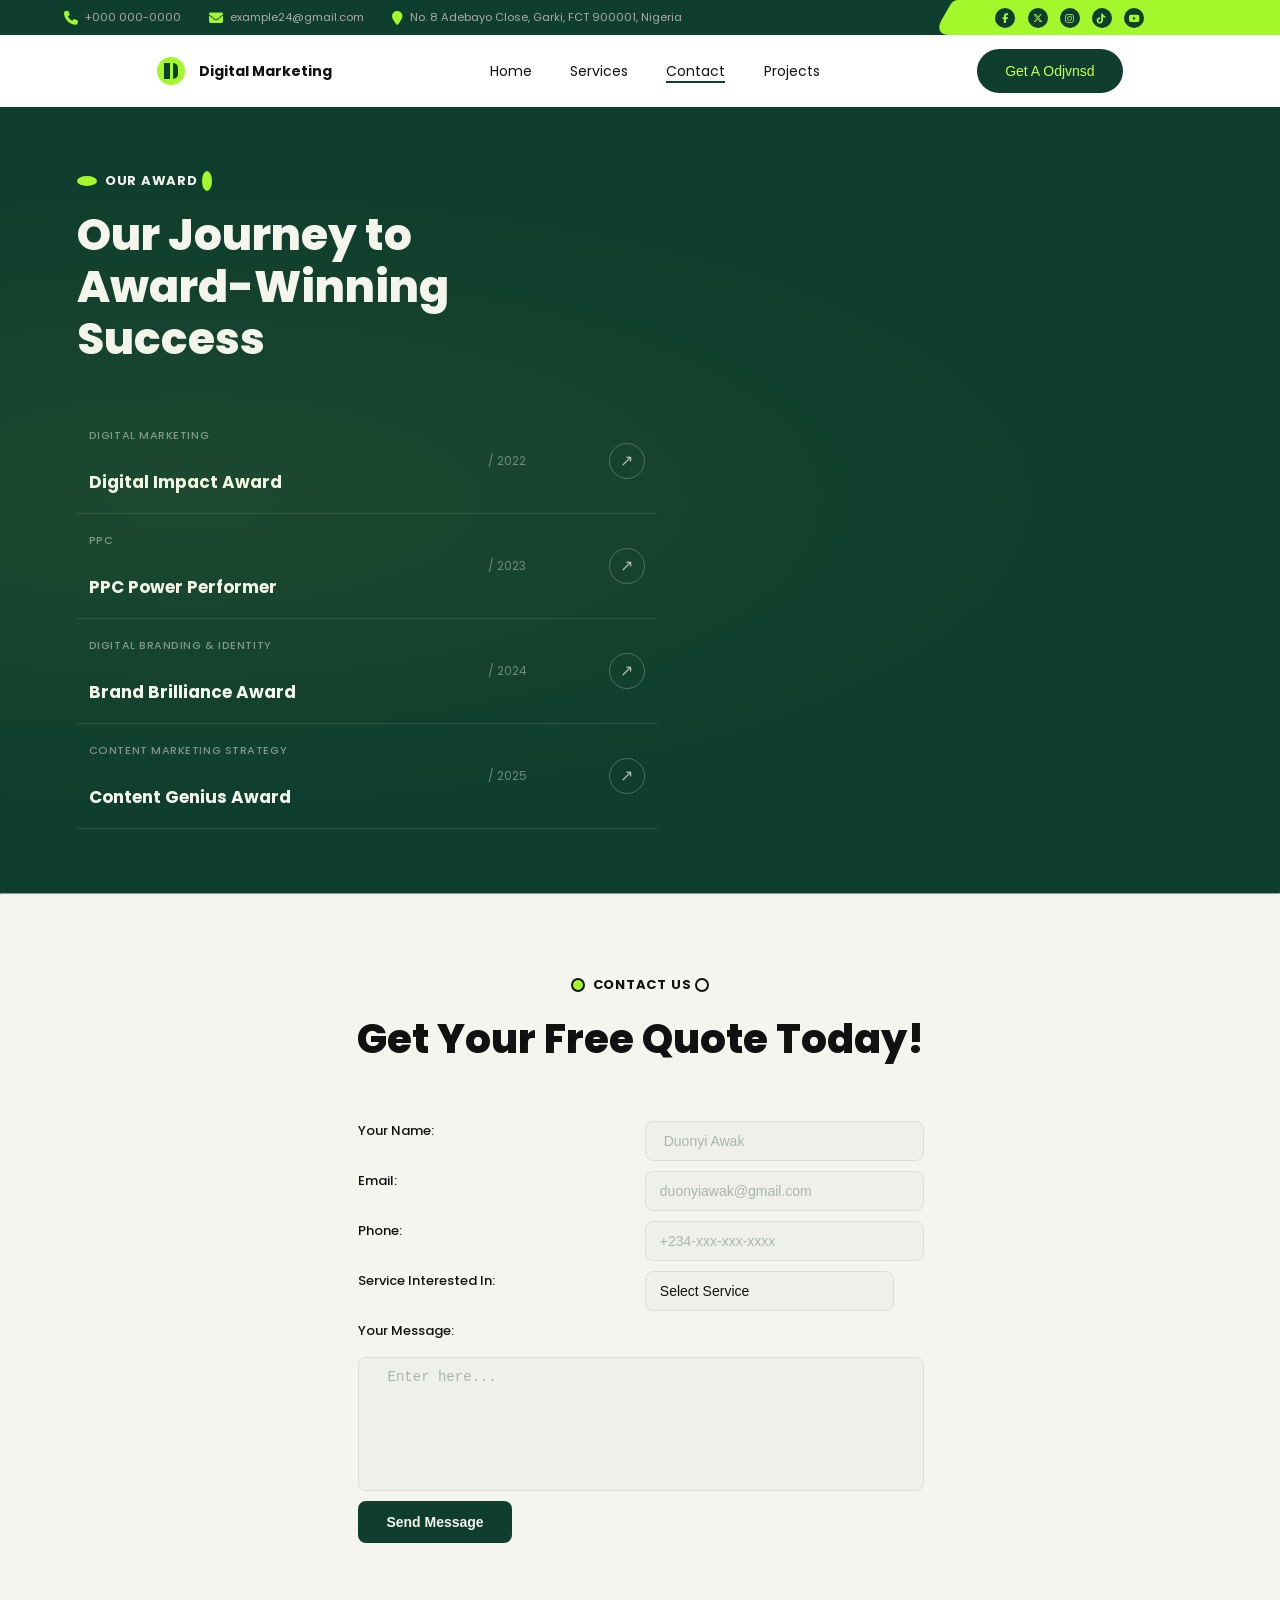
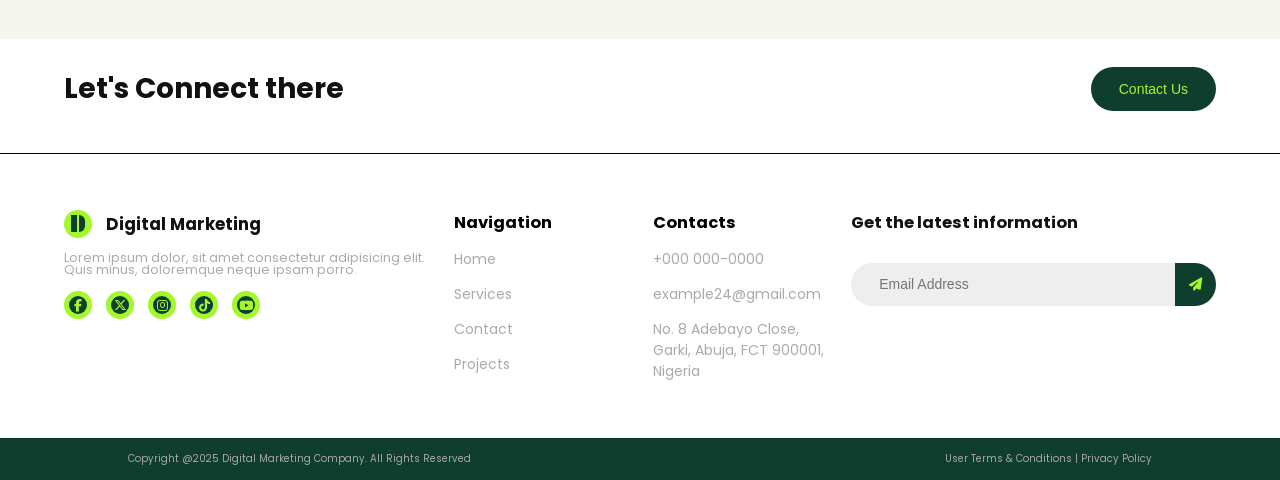
==== contact.html @ 03482766 "Update: Implemented contacts page and adjusted navigation and footer routing." ====
<!DOCTYPE html>
<html lang="en">

<head>
  <meta charset="UTF-8" />
  <meta name="viewport" content="width=device-width, initial-scale=1.0" />
  <title>Digital marketing</title>
  <link rel="shortcut icon" href="assets/Untitled25_20260316201052.png" type="image/x-icon">


  <link rel="stylesheet" href="https://cdnjs.cloudflare.com/ajax/libs/font-awesome/6.5.1/css/all.min.css" />
  <link href="https://fonts.googleapis.com/css2?family=Poppins:wght@100;200;300;400;500;600;700;800;900&display=swap"
    rel="stylesheet">
  <link rel="stylesheet" href="contact.css" />
  <link rel="stylesheet" href="global.css" />
</head>

<body>
  <header>
    <div class="header-top">
      <div class="header-top-left">
        <div class="info">
          <i class="fa-solid fa-phone"></i>
          <p>+000 000-0000</p>
        </div>
        <div class="info">
          <i class="fa-solid fa-envelope"></i>
          <p>example24@gmail.com</p>
        </div>
        <div class="info">
          <i class="fa-solid fa-location-pin"></i>
          <p>No. 8 Adebayo Close, Garki, FCT 900001, Nigeria</p>
        </div>
      </div>
      <div class="header-top-right">
        <i class="fa-brands fa-facebook-f"></i>
        <i class="fa-brands fa-x-twitter"></i>
        <i class="fa-brands fa-instagram"></i>
        <i class="fa-brands fa-tiktok"></i>
        <i class="fa-brands fa-youtube"></i>
      </div>
    </div>
    <div class="header-bottom">
      <div class="logo-wrapper">
        <div class="logo"></div>
        <h3>Digital Marketing</h3>
      </div>
      <ul>
        <li><a class="nav-link" href="./index.html">Home</a></li>
        <li><a class="nav-link" href="./services.html">Services</a></li>
        <li><a class="nav-link" href="./contact.html">Contact</a></li>
        <li><a class="nav-link" href="./projects.html">Projects</a></li>
      </ul>
      <button class="header-button">Get A Odjvnsd</button>
    </div>
  </header>

  <!-- AWARDS SECTION -->
  <section>
    <p><strong>Our Award</strong></p>
    <h1>Our Journey to Award-Winning Success</h1>

    <table border="1">
      <tr>
        <td><small>Digital Marketing</small><br /><strong>Digital Impact Award</strong></td>
        <td>/ 2022</td>
        <td><a href="#">&#8599;</a></td>
      </tr>
      <tr>
        <td><small>PPC</small><br /><strong>PPC Power Performer</strong></td>
        <td>/ 2023</td>
        <td><a href="#">&#8599;</a></td>
      </tr>
      <tr>
        <td><small>Digital Branding &amp; Identity</small><br /><strong>Brand Brilliance Award</strong></td>
        <td>/ 2024</td>
        <td><a href="#">&#8599;</a></td>
      </tr>
      <tr>
        <td><small>Content Marketing Strategy</small><br /><strong>Content Genius Award</strong></td>
        <td>/ 2025</td>
        <td><a href="#">&#8599;</a></td>
      </tr>
    </table>
  </section>

  <hr />

  <!-- CONTACT SECTION -->
  <section>
    <p><strong>Contact Us</strong></p>
    <h2>Get Your Free Quote Today!</h2>

    <form action="#" method="post">

      <label for="name">Your Name:</label>
      <input type="text" id="name" name="name" placeholder=" Duonyi Awak" required />

      <label for="email">Email:</label>
      <input type="email" id="email" name="email" placeholder="duonyiawak@gmail.com" required />

      <label for="phone">Phone:</label>
      <input type="tel" id="phone" name="phone" placeholder="+234-xxx-xxx-xxxx" required />

      <label for="service">Service Interested In:</label>
      <select id="service" name="service" required>
        <option value="" disabled selected>Select Service</option>
        <option value="digital-marketing">Digital Marketing</option>
        <option value="ppc">PPC</option>
        <option value="branding">Digital Branding &amp; Identity</option>
        <option value="content">Content Marketing Strategy</option>
      </select><br /><br />

      <label for="message">Your Message:</label>
      <textarea id="message" name="message" rows="5" cols="40" placeholder="Enter here..." required></textarea>

      <input type="submit" value="Send Message" />

    </form>
  </section>
  <footer>
    <div class="footer-header">
      <h1>Let's Connect there</h1>
      <button>Contact Us</button>
    </div>
    <div class="footer-wrapper">
      <div class="footer-about">
        <div class="logo-wrapper">
          <div class="logo"></div>
          <h3>Digital Marketing</h3>
        </div>
        <p>
          Lorem ipsum dolor, sit amet consectetur adipisicing elit. Quis
          minus, doloremque neque ipsam porro.
        </p>
        <div class="footer-social">
          <a href=""> <i class="fa-brands fa-facebook-f"></i> </a><a href=""> <i class="fa-brands fa-x-twitter"></i>
          </a><a href=""> <i class="fa-brands fa-instagram"></i> </a><a href=""> <i class="fa-brands fa-tiktok"></i>
          </a><a href=""> <i class="fa-brands fa-youtube"></i> </a>
        </div>
      </div>
      <div class="footer-links footer-list">
        <ul>
          <li>
            <h3>Navigation</h3>
          </li>
          <li><a href="./index.html">Home</a></li>
          <li><a href="./services.html">Services</a></li>
          <li><a href="./contact.html">Contact</a></li>
          <li><a href="./projects.html">Projects</a></li>
        </ul>
      </div>
      <div class="footer-contacts footer-list">
        <ul>
          <li>
            <h3>Contacts</h3>
          </li>
          <li>+000 000-0000</li>
          <li>example24@gmail.com</li>
          <li>No. 8 Adebayo Close, Garki, Abuja, FCT 900001, Nigeria</li>
        </ul>
      </div>
      <div class="footer-form">
        <h3>Get the latest information</h3>
        <form>
          <input type="email" name="" id="" placeholder="Email Address" />
          <button type="submit">
            <i class="fa-solid fa-paper-plane floating"></i>
          </button>
        </form>
      </div>
    </div>
    <div class="footer-bottom">
      <div class="footer-bottom-left">
        <p>Copyright @2025 Digital Marketing Company. All Rights Reserved</p>
      </div>
      <div class="footer-bottom-right">
        <p>User Terms & Conditions | Privacy Policy</p>
      </div>
    </div>
  </footer>

  <script src="index.js"></script>

</body>

</html>
---- contact.css ----
*{
  padding: 0;
  margin: 0;
}


body {
  background: var(--white);
  color: var(--text-dark);
  margin: 0;
  width: 100%;
}

/* ── AWARDS SECTION ── */
body > section:first-of-type {
  background: var(--dark-green);
  padding: 64px 6%;
  position: relative;
  overflow: hidden;
}

 body > section:first-of-type::before {
  content: '';
  position: absolute;
  inset: 0;
  background: radial-gradient(ellipse at 15% 50%, rgba(200,230,60,0.07) 0%, transparent 60%);
  pointer-events: none;
}



/* "Our Award" tag */
body > section:first-of-type > p {
  display: inline-flex;
  align-items: center;
  gap: 8px;
  color: var(--white);
  font-size: 13px;
  font-weight: 500;
  letter-spacing: 0.06em;
  text-transform: uppercase;
  margin-bottom: 18px;
}


body > section:first-of-type > p::before{
  display: inline-block;
  content:'';  
  width: 20px;
  height: 10px;
  border-radius: 50%;
  background: var(--light-green);
}


body > section:first-of-type > p::after {
  content: '';
  display: inline-block;
  width: 10px;
  height: 20px;
  border-radius: 50%;
  background: var(--light-green);
  margin-left: -4px;
}

/* Heading */
body > section:first-of-type > h1 {
  font-size: clamp(28px, 3.5vw, 44px);
  font-weight: 800;
  color: var(--white);
  line-height: 1.18;
  max-width: 380px;
  margin-bottom: 44px;
}

/* Awards table */
body > section:first-of-type table {
  border-collapse: collapse;
  width: 100%;
  max-width: 580px;
  border: none;
}

body > section:first-of-type table tr {
  border-bottom: 1px solid rgba(255, 255, 255, 0.1);
}

body > section:first-of-type table tr:hover {
  background: rgba(255, 255, 255, 0.04);
}

body > section:first-of-type table td {
  border: none;
  padding: 18px 12px;
  vertical-align: middle;
}

/* Category label (small) */
body > section:first-of-type table small {
  display: block;
  font-size: 11px;
  font-weight: 500;
  color: rgba(255, 255, 255, 0.45);
  letter-spacing: 0.05em;
  text-transform: uppercase;
  margin-bottom: 4px;
}

/* Award name (strong) */
body > section:first-of-type table strong {
  font-size: 17px;
  font-weight: 700;
  color: var(--white);
}

/* Year cell */
body > section:first-of-type table td:nth-child(2) {
  font-size: 12px;
  color: rgba(255, 255, 255, 0.38);
  white-space: nowrap;
  padding-left: 8px;
}

/* Arrow link cell */
body > section:first-of-type table td:last-child {
  text-align: right;
  width: 50px;
}

body > section:first-of-type table a {
  display: inline-flex;
  align-items: center;
  justify-content: center;
  width: 34px;
  height: 34px;
  border-radius: 50%;
  border: 1px solid rgba(255, 255, 255, 0.25);
  color: rgba(255, 255, 255, 0.65);
  text-decoration: none;
  font-size: 16px;
  transition: background 0.2s, border-color 0.2s, color 0.2s;
}

body > section:first-of-type table a:hover {
  background: var(--light-green);
  border-color: var(--light-green);
  color: var(--dark-green);
}

/* ── CONTACT SECTION ── */
body > section:last-of-type {
  background: var(--white);
  padding: 80px 6% 96px;
}

/* "Contact Us" tag */
body > section:last-of-type > p {
  display: flex;
  align-items: center;
  justify-content: center;
  gap: 8px;
  color: var(--text-dark);
  font-size: 13px;
  font-weight: 500;
  letter-spacing: 0.06em;
  text-transform: uppercase;
  margin-bottom: 14px;
}

body > section:last-of-type > p::before {
  content: '';
  display: inline-block;
  width: 10px;
  height: 10px;
  border-radius: 50%;
  background: var(--light-green);
  border: 2px solid var(--text-dark);
}

body > section:last-of-type > p::after {
  content: '';
  display: inline-block;
  width: 10px;
  height: 10px;
  border-radius: 50%;
  border: 2px solid var(--text-dark);
  margin-left: -4px;
}

/* Heading */
body > section:last-of-type > h2 {
  font-size: clamp(26px, 3.5vw, 40px);
  font-weight: 800;
  color: var(--text-dark);
  text-align: center;
  margin-bottom: 52px;
}

/* Form layout */
body > section:last-of-type form {
  display: grid;
  grid-template-columns: 1fr 1fr;
  gap: 10px;
  width: 50%;
  margin: 0 auto;
}

body > section:last-of-type form br {
  display: none;
}

/* Labels */
body > section:last-of-type form label {
  display: block;
  font-size: 13px;
  font-weight: 500;
  color: var(--text-dark);
  margin-bottom: 6px;
}

/* Inputs, select, textarea */
body > section:last-of-type form input[type="text"],
body > section:last-of-type form input[type="email"],
body > section:last-of-type form input[type="tel"],
body > section:last-of-type form select,
body > section:last-of-type form textarea {
  width: 90%;
  padding: 11px 5%;
  border: 1.5px solid var(--gray-border);
  border-radius: 8px;
  font-size: 14px;
  color: var(--text-dark);
  background: var(--gray-light);
  outline: none;
  transition: border-color 0.2s, background 0.2s;
  appearance: none;
  -webkit-appearance: none;
}

body > section:last-of-type form input::placeholder,
body > section:last-of-type form textarea::placeholder {
  color: #aab4ae;
}

body > section:last-of-type form input:focus,
body > section:last-of-type form select:focus,
body > section:last-of-type form textarea:focus {
  border-color: var(--secondary-green);
  background: #fff;
}

/* Textarea full width */
body > section:last-of-type form textarea {
  grid-column: 1 / -1;
  resize: none;
  height: 110px;
}

/* Labels that should span full width */
body > section:last-of-type form label[for="message"] {
  grid-column: 1 / -1;
}

/* Submit button */
body > section:last-of-type form input[type="submit"] {
  grid-column: 1 / -1;
  justify-self: start;
  background: var(--dark-green);
  color: var(--white);
  border: none;
  border-radius: 8px;
  padding: 13px 28px;
  font-size: 14px;
  font-weight: 600;
  cursor: pointer;
  transition: background 0.2s, transform 0.15s;
  width: auto;
}

body > section:last-of-type form input[type="submit"]:hover {
  background: var(--secondary-green);
  transform: translateY(-2px);
}

/* ── RESPONSIVE ── */
@media (max-width: 600px) {
  body > section:first-of-type,
  body > section:last-of-type {
    padding: 48px 5%;
  }

  body > section:last-of-type form {
    width: 100%;
    grid-template-columns: 1fr;
  }

  body > section:last-of-type form label[for="message"] {
    grid-column: 1;
  }

  body > section:last-of-type form textarea,
  body > section:last-of-type form input[type="submit"] {
    grid-column: 1;
  }
}
---- global.css ----
:root {
    --dark-green: #0f3d2e;
    --secondary-green: #1f5c45;
    --light-green: #a3f72b;
    --accent-color: #c7ff4d;
    --text-body: #9ca3af;
    --text-dark: #111;
    --text-muted: #555;
    --bg: #f5f5f5;
    --card-radius: 16px;
    --ticker-speed: 18s;
    --white: #f5f5f0;
    --gray-light: #f0f0eb;
    --gray-border: #e0ddd5;
}

html {
    font-size: 14px;
}

body {
    font-family: "Poppins", sans-serif;
}

/* Start of banner styleing */

.Text-slider {
    display: flex;
    align-items: center;
    justify-content: center;
}

/* Ticker Container */
.ticker-wrapper {
    width: 100%;
    max-width: 1800px;
}

/* Outer glow border  */
.ticker-outer {
    background: #1c3d2a;
    border: 1px solid #004b0896;
    overflow: hidden;
    padding: 1px;
    box-shadow:
        0 0 0 1px #78f16320,
        0 4px 32px #63f16d18;
}

/* Scroll track  */
.ticker-track {
    display: flex;
    align-items: center;
    height: 56px;
    overflow: hidden;
    position: relative;
    cursor: default;
}

/*  Fade edges  */
.ticker-track::before,
.ticker-track::after {
    content: "";
    position: absolute;
    top: 0;
    bottom: 0;
    width: 70px;
    z-index: 2;
    pointer-events: none;
}

/* Scrolling belt (two copies for seamless loop) */
.ticker-content {
    display: flex;
    white-space: nowrap;
    will-change: transform;
    animation: ticker-scroll var(--ticker-speed) linear infinite;
}

/* Pause on hover */
.ticker-track:hover .ticker-content {
    animation-play-state: paused;
}

.ticker-segment {
    display: flex;
    align-items: center;
}

/* Individual text items  */
.ticker-item {
    font-size: 15px;
    font-weight: 500;
    padding: 0 2.2rem;
    letter-spacing: 0.01em;

    /* Animated gradient text */
    color: #fff;
    animation: gradient-shift 4s linear infinite;
}

/* Separator dot  */
.ticker-dot {
    width: 20px;
    object-fit: contain;
    color: #c8d84a;
}

/* Keyframes  */

@keyframes ticker-scroll {
    0% {
        transform: translateX(0);
    }

    100% {
        transform: translateX(-50%);
    }
}

/* Gradient colour sweep across text */
@keyframes gradient-shift {
    0% {
        background-position: 0% center;
    }

    100% {
        background-position: 200% center;
    }
}

/* Responsive*/
@media (max-width: 480px) {
    .ticker-item {
        font-size: 13px;
        padding: 0 1.4rem;
    }

    .ticker-track {
        height: 48px;
    }
}

/* End of banner styleing */

/* Navigation styling starts here */
header {
    display: flex;
    flex-direction: column;
    width: 100%;
}

header p {
    font-size: 0.8rem;
    color: rgb(170, 170, 170);
    line-height: 1.1;
}

.nav-link.active {
    border-bottom: 2px solid var(--dark-green);
}

.logo-wrapper {
    display: flex;
    align-items: center;
    gap: 0.5rem;
}

.logo {
    height: 1.5rem;
    aspect-ratio: 1 / 1;
    background-color: var(--light-green);
    border-radius: 50%;
    position: relative;
}

.logo-wrapper {
    width: min-content;
}

.logo-wrapper h3 {
    width: 50%;
    font-size: 1.2rem;
}

.logo::after {
    content: "";
    position: absolute;
    height: 60%;
    width: 20%;
    top: 0;
    bottom: 0;
    left: 0.4rem;
    margin: auto;
    background-color: var(--dark-green);
}

.logo::before {
    content: "";
    position: absolute;
    height: 60%;
    width: 20%;
    top: 0;
    bottom: 0;
    right: 0.4rem;
    margin: auto;
    background-color: var(--dark-green);
    border-radius: 0 0.5rem 0.5rem 0;
}

.header-top {
    width: 100%;
    height: auto;
    display: flex;
}

.header-top-left {
    display: grid;
    grid-template-columns: 1fr 1fr;
    grid-template-rows: 1.3rem 1.3rem;
    width: 55%;
    background-color: var(--dark-green);
    padding: 0 5% 0 5%;
}

.header-top-left .info {
    display: flex;
    align-items: center;
    gap: 0.5rem;
}

.header-top-left .info:nth-of-type(3) {
    grid-column: span 2;
    grid-row: 2;
}

.header-top-left .info i {
    font-size: 0.7rem;
    color: var(--light-green);
}

.header-top-right {
    width: 30%;
    background-color: var(--light-green);
    padding: 0 5% 0 0;
    position: relative;
    display: flex;
    align-items: center;
    justify-content: space-between;
}

.header-top-right::after {
    content: "";
    position: absolute;
    height: 100%;
    background-color: var(--light-green);
    width: 2rem;
    left: -1.2rem;
    top: 0;
    border-radius: 5px 0 0 15px;
    transform: skewX(-30deg);
}

.header-top-right i {
    box-shadow: 0 0 0 3px var(--dark-green);
    background-color: var(--dark-green);
    border-radius: 50%;
    color: var(--light-green);
    font-size: 0.7rem;
    height: 1rem;
    width: 1rem;
    text-align: center;
    line-height: 1.5;
    aspect-ratio: 1 / 1;
    z-index: 1;
}

.header-bottom {
    display: flex;
    justify-content: space-evenly;
    align-items: center;
    padding: 1rem 0;
    background-color: white;
    width: 100%;
}

.header-bottom h3 {
    font-size: 1rem;
    line-height: 1;
}

.header-bottom ul {
    display: flex;
    list-style-type: none;
    gap: 0.5rem;
    align-items: center;
}

.header-bottom ul li a {
    text-decoration: none;
    color: inherit;
}

.header-bottom ul li {
    font-size: 0.7rem;
    transition: color 0.2s ease-in-out;
}

.header-bottom ul li:hover {
    color: var(--light-green);
}

.header-button {
    padding: 0.8rem 1rem;
    border: none;
    display: flex;
    align-items: center;
    gap: 0.5rem;
    background-color: var(--dark-green);
    border-radius: 35px;
    color: var(--accent-color);
    font-size: 0.7rem;
    transition:
        color 0.2s ease,
        background-color 0.2s ease,
        box-shadow 0.2s ease,
        transform 0.2s ease;
}

.header-button:hover {
    color: var(--dark-green);
    background-color: var(--accent-color);
    box-shadow: 1px 1px 5px black;
    transform: translateY(-0.3rem);
}

@media (max-width: 520px) {
    .header-top-left {
        display: grid;
        grid-template-columns: 1fr;
        grid-template-rows: 1.1rem 1.1rem 2.2rem;
        width: 55%;
        background-color: var(--dark-green);
        padding: 0 5% 0 5%;
    }

    .header-top-left .info:nth-of-type(3) {
        grid-column: 1;
        grid-row: 3;
    }

    .header-top-right::after {
        width: 3rem;
        left: -1.7rem;
    }
}

@media (min-width: 890px) {
    .logo {
        height: 2rem;
    }

    .logo-wrapper {
        gap: 1rem;
    }

    .logo-wrapper {
        width: fit-content;
    }

    .logo-wrapper h3 {
        width: 100%;
    }

    .logo::after {
        left: 0.5rem;
    }

    .logo::before {
        right: 0.5rem;
    }

    .header-top {
        height: 2.5rem;
    }

    .header-top-left {
        display: flex;
        gap: 2rem;
        width: 70%;
        padding: 0 0 0 5%;
    }

    .header-top-left .info i {
        font-size: 1rem;
    }

    .header-top-right {
        width: 17%;
        padding: 0 5% 0 3%;
        gap: 1.3rem;
        justify-content: unset;
    }

    .header-bottom {
        justify-content: space-evenly;
        padding: 1rem 0;
    }

    .header-bottom ul {
        gap: 3vw;
    }

    .header-bottom ul li {
        font-size: 1rem;
    }

    .header-button {
        padding: 1rem 2rem;
        font-size: 1rem;
    }

    .header-button:hover {
        transform: translateY(-0.5rem);
    }
}

/* Navigation style ends here */

/* Footer style sTarts here */
footer {
    display: flex;
    flex-direction: column;
    gap: 1rem;
    padding: 2rem 0 0 0;
    width: 100%;
    background-color: white;
}

footer p {
    font-size: 0.9rem;
    line-height: 1.5;
    color: rgb(170, 170, 170);
}

footer a{
    text-decoration: none;
}

.footer-header {
    display: flex;
    justify-content: space-between;
    align-items: center;
    border-bottom: 1px solid black;
    width: 90%;
    padding: 0 5% 1rem 5%;
}

.footer-header button {
    padding: 0.8rem 1rem;
    display: flex;
    align-items: center;
    gap: 0.5rem;
    background-color: var(--dark-green);
    border-radius: 35px;
    color: var(--light-green);
    font-size: 0.7rem;
    border: none;
    transition: color 0.2s ease, background-color 0.2s ease, box-shadow 0.2s ease, transform 0.2s ease;
}

.footer-header button:hover {
    color: var(--dark-green);
    background-color: var(--light-green);
    box-shadow: 1px 1px 5px black;
    transform: translateY(-0.3rem);
}

.footer-wrapper {
    width: 90%;
    padding: 1rem 5%;
    display: grid;
    grid-template-columns: 1fr 1fr;
    gap: 1rem;
}

footer .logo-wrapper h3 {
    width: max-content;
}

.footer-about {
    display: flex;
    flex-direction: column;
    gap: 1rem;
    grid-column: span 2;
}

.footer-about p {
    line-height: 1;
}

.footer-social {
    display: flex;
    gap: 1rem;
}

.footer-social a {
    background-color: var(--light-green);
    height: 2rem;
    aspect-ratio: 1 / 1;
    display: flex;
    justify-content: center;
    align-items: center;
    border-radius: 50%;
}

.footer-social a i {
    background-color: var(--dark-green);
    color: var(--light-green);
    height: 1.3rem;
    aspect-ratio: 1 / 1;
    border-radius: 50%;
    text-align: center;
    line-height: 1.6;
    font-size: 0.9rem;
}

.footer-list ul {
    display: flex;
    flex-direction: column;
    list-style: none;
    gap: 0.1rem;
    color: rgb(170, 170, 170);
}

.footer-list ul li:nth-of-type(1) {
    color: black;
}

.footer-list ul li {
    font-size: 0.9rem;
}

.footer-list ul li a {
    text-decoration: none;
    color: rgb(170, 170, 170);
}

.footer-form {
    display: flex;
    flex-direction: column;
    gap: 1rem;
    grid-column: span 2;
}

.footer-form form {
    background-color: rgb(238, 238, 238);
    display: flex;
    align-items: center;
    width: calc(70% - 1rem);
    border-radius: 2rem;
    padding-left: 1rem;
    align-self: center;
}

.footer-form form input {
    width: 100%;
    font-size: 0.9rem;
    outline: none;
    border: none;
    background-color: rgb(238, 238, 238);
}

.footer-form form button {
    padding: 0.7rem 0.7rem;
    border-radius: 0 50% 50% 0;
    background-color: var(--dark-green);
    color: var(--light-green);
    border: none;
    transition: color 0.2s ease, background-color 0.2s ease;

}

.footer-form form button:hover {
    color: var(--dark-green);
    background-color: var(--light-green);
    transform: translateY(0);
    box-shadow: none;
}

.floating {
    scale: 1;
    animation: floating 2s ease infinite;
}

@keyframes floating {
    0% {
        scale: 1;
    }

    50% {
        scale: 1.2;
    }

    100% {
        scale: 1;
    }
}

.footer-bottom {
    padding: 1rem 5%;
    width: 90%;
    gap: 2rem;
    display: flex;
    justify-content: space-between;
    background-color: var(--dark-green);
}


.footer-bottom p {
    font-size: 0.7rem;
}

.footer-bottom-right p {
    text-align: right;
}

@media (min-width: 890px) {

    .footer-header button {
        padding: 1rem 2rem;
        font-size: 1rem;
    }

    .footer-header button:hover {
        transform: translateY(-0.5rem);
    }

    .footer-header {
        padding: 0 5% 3rem 5%;
    }

    .footer-wrapper {
        padding: 3rem 5%;
        grid-template-columns: 28.5vw 13.5vw 13.5vw 28.5vw;
        gap: 2vw;
    }

    .footer-about {
        grid-column: 1;
    }

    .footer-list ul {
        gap: 1rem;
    }

    .footer-list ul li {
        font-size: 1rem;
    }

    .footer-form {
        gap: 2rem;
        grid-column: 4;
    }

    .footer-form form {
        padding-left: 2rem;
        width: calc(100% - 2rem);
        align-self: self-start;
    }

    .footer-form form input {
        font-size: 1rem;
    }

    .footer-form form button {
        padding: 1rem 1rem;
    }

    .footer-bottom {
        padding: 1rem 10%;
        width: 80%;
    }
}
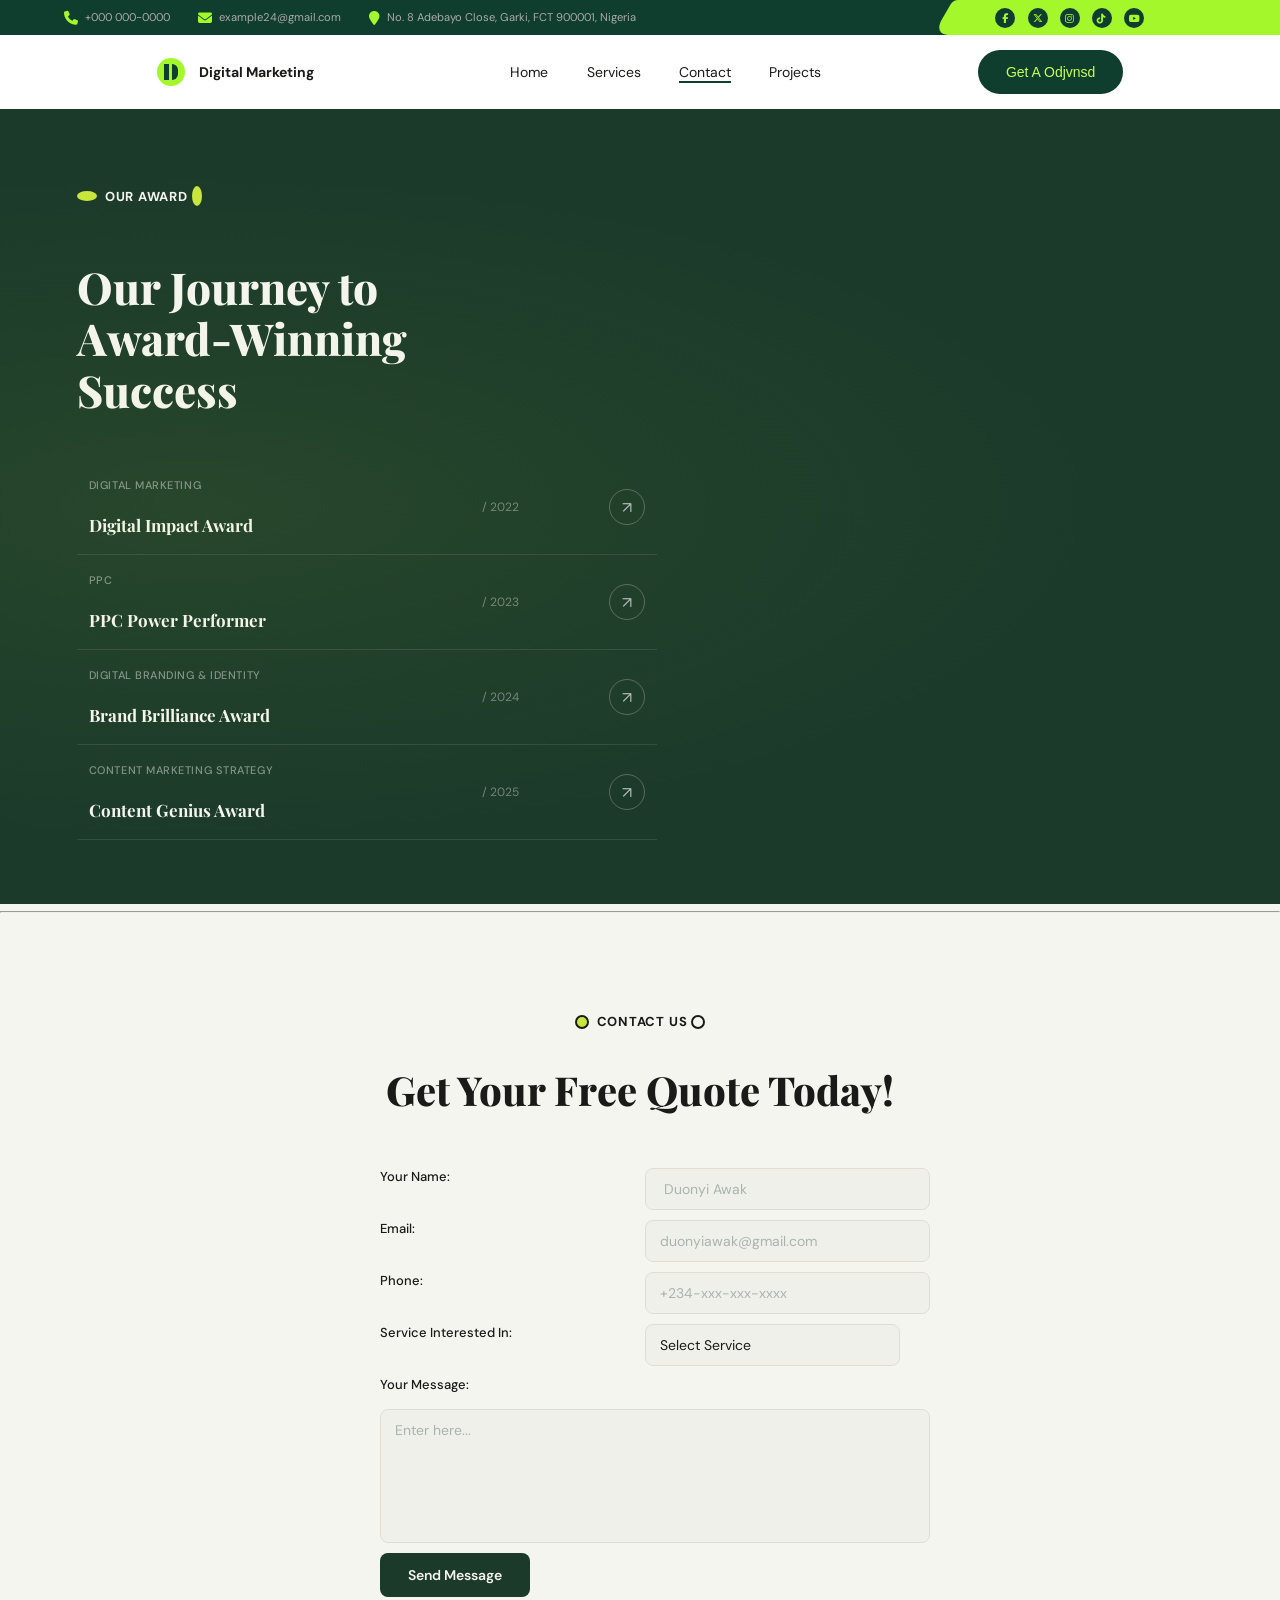
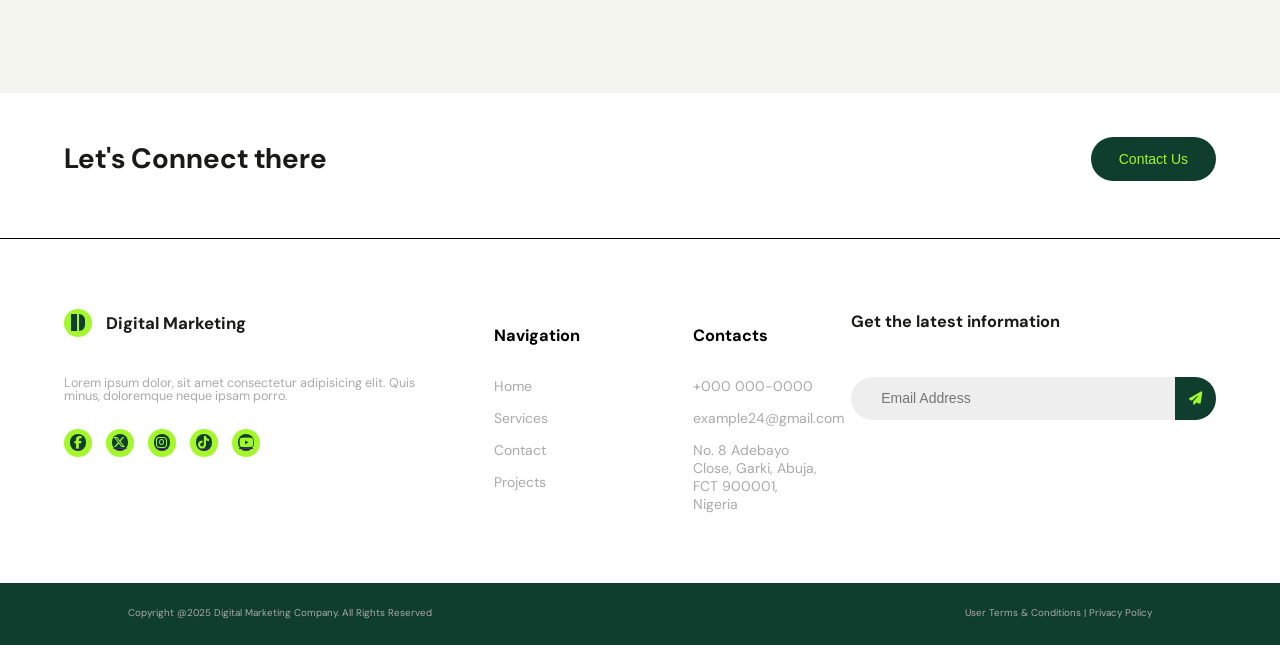
==== commit fbc2b2da: "Added the contact page" ====
--- a/contact.html
+++ b/contact.html
@@ -1,59 +1,65 @@
 <!DOCTYPE html>
 <html lang="en">
-
 <head>
   <meta charset="UTF-8" />
-  <meta name="viewport" content="width=device-width, initial-scale=1.0" />
-  <title>Digital marketing</title>
-  <link rel="shortcut icon" href="assets/Untitled25_20260316201052.png" type="image/x-icon">
+  <meta name="viewport" content="width=device-width, initial-scale=1.0"/>
+  <title>Award-Winning Agency</title>
+  <link rel="stylesheet" href="global.css" />
+  <link rel="stylesheet" href="contact.css" />
+  
 
-
-  <link rel="stylesheet" href="https://cdnjs.cloudflare.com/ajax/libs/font-awesome/6.5.1/css/all.min.css" />
-  <link href="https://fonts.googleapis.com/css2?family=Poppins:wght@100;200;300;400;500;600;700;800;900&display=swap"
-    rel="stylesheet">
-  <link rel="stylesheet" href="contact.css" />
-  <link rel="stylesheet" href="global.css" />
+    <link
+      rel="stylesheet"
+      href="https://cdnjs.cloudflare.com/ajax/libs/font-awesome/6.5.1/css/all.min.css"
+    />
+    <link
+      rel="stylesheet"
+      href="https://cdnjs.cloudflare.com/ajax/libs/font-awesome/6.5.1/css/all.min.css"
+    />
+    <link
+      href="https://fonts.googleapis.com/css2?family=Poppins:wght@100;200;300;400;500;600;700;800;900&display=swap"
+      rel="stylesheet"
+    />
 </head>
-
 <body>
   <header>
-    <div class="header-top">
-      <div class="header-top-left">
-        <div class="info">
-          <i class="fa-solid fa-phone"></i>
-          <p>+000 000-0000</p>
+      <div class="header-top">
+        <div class="header-top-left">
+          <div class="info">
+            <i class="fa-solid fa-phone"></i>
+            <p>+000 000-0000</p>
+          </div>
+          <div class="info">
+            <i class="fa-solid fa-envelope"></i>
+            <p>example24@gmail.com</p>
+          </div>
+          <div class="info">
+            <i class="fa-solid fa-location-pin"></i>
+            <p>No. 8 Adebayo Close, Garki, FCT 900001, Nigeria</p>
+          </div>
         </div>
-        <div class="info">
-          <i class="fa-solid fa-envelope"></i>
-          <p>example24@gmail.com</p>
-        </div>
-        <div class="info">
-          <i class="fa-solid fa-location-pin"></i>
-          <p>No. 8 Adebayo Close, Garki, FCT 900001, Nigeria</p>
+        <div class="header-top-right">
+          <i class="fa-brands fa-facebook-f"></i>
+          <i class="fa-brands fa-x-twitter"></i>
+          <i class="fa-brands fa-instagram"></i>
+          <i class="fa-brands fa-tiktok"></i>
+          <i class="fa-brands fa-youtube"></i>
         </div>
       </div>
-      <div class="header-top-right">
-        <i class="fa-brands fa-facebook-f"></i>
-        <i class="fa-brands fa-x-twitter"></i>
-        <i class="fa-brands fa-instagram"></i>
-        <i class="fa-brands fa-tiktok"></i>
-        <i class="fa-brands fa-youtube"></i>
+      <div class="header-bottom">
+        <div class="logo-wrapper">
+          <div class="logo"></div>
+          <h3>Digital Marketing</h3>
+        </div>
+        <ul>
+          <li><a class="nav-link" href="./index.html">Home</a></li>
+          <li><a class="nav-link" href="./services.html">Services</a></li>
+          <li><a class="nav-link" href="./contact.html">Contact</a></li>
+          <li><a class="nav-link" href="./projects.html">Projects</a></li>
+        </ul>
+        <button class="header-button">Get A Odjvnsd</button>
       </div>
-    </div>
-    <div class="header-bottom">
-      <div class="logo-wrapper">
-        <div class="logo"></div>
-        <h3>Digital Marketing</h3>
-      </div>
-      <ul>
-        <li><a class="nav-link" href="./index.html">Home</a></li>
-        <li><a class="nav-link" href="./services.html">Services</a></li>
-        <li><a class="nav-link" href="./contact.html">Contact</a></li>
-        <li><a class="nav-link" href="./projects.html">Projects</a></li>
-      </ul>
-      <button class="header-button">Get A Odjvnsd</button>
-    </div>
-  </header>
+    </header>
 
   <!-- AWARDS SECTION -->
   <section>
@@ -62,29 +68,29 @@
 
     <table border="1">
       <tr>
-        <td><small>Digital Marketing</small><br /><strong>Digital Impact Award</strong></td>
+        <td><small>Digital Marketing</small><br/><strong>Digital Impact Award</strong></td>
         <td>/ 2022</td>
         <td><a href="#">&#8599;</a></td>
       </tr>
       <tr>
-        <td><small>PPC</small><br /><strong>PPC Power Performer</strong></td>
+        <td><small>PPC</small><br/><strong>PPC Power Performer</strong></td>
         <td>/ 2023</td>
         <td><a href="#">&#8599;</a></td>
       </tr>
       <tr>
-        <td><small>Digital Branding &amp; Identity</small><br /><strong>Brand Brilliance Award</strong></td>
+        <td><small>Digital Branding &amp; Identity</small><br/><strong>Brand Brilliance Award</strong></td>
         <td>/ 2024</td>
         <td><a href="#">&#8599;</a></td>
       </tr>
       <tr>
-        <td><small>Content Marketing Strategy</small><br /><strong>Content Genius Award</strong></td>
+        <td><small>Content Marketing Strategy</small><br/><strong>Content Genius Award</strong></td>
         <td>/ 2025</td>
         <td><a href="#">&#8599;</a></td>
       </tr>
     </table>
   </section>
 
-  <hr />
+  <hr/>
 
   <!-- CONTACT SECTION -->
   <section>
@@ -109,7 +115,7 @@
         <option value="ppc">PPC</option>
         <option value="branding">Digital Branding &amp; Identity</option>
         <option value="content">Content Marketing Strategy</option>
-      </select><br /><br />
+      </select><br/><br/>
 
       <label for="message">Your Message:</label>
       <textarea id="message" name="message" rows="5" cols="40" placeholder="Enter here..." required></textarea>
@@ -119,69 +125,67 @@
     </form>
   </section>
   <footer>
-    <div class="footer-header">
-      <h1>Let's Connect there</h1>
-      <button>Contact Us</button>
-    </div>
-    <div class="footer-wrapper">
-      <div class="footer-about">
-        <div class="logo-wrapper">
-          <div class="logo"></div>
-          <h3>Digital Marketing</h3>
+      <div class="footer-header">
+        <h1>Let's Connect there</h1>
+        <button>Contact Us</button>
+      </div>
+      <div class="footer-wrapper">
+        <div class="footer-about">
+          <div class="logo-wrapper">
+            <div class="logo"></div>
+            <h3>Digital Marketing</h3>
+          </div>
+          <p>
+            Lorem ipsum dolor, sit amet consectetur adipisicing elit. Quis
+            minus, doloremque neque ipsam porro.
+          </p>
+          <div class="footer-social">
+            <a href=""> <i class="fa-brands fa-facebook-f"></i> </a
+            ><a href=""> <i class="fa-brands fa-x-twitter"></i> </a
+            ><a href=""> <i class="fa-brands fa-instagram"></i> </a
+            ><a href=""> <i class="fa-brands fa-tiktok"></i> </a
+            ><a href=""> <i class="fa-brands fa-youtube"></i> </a>
+          </div>
         </div>
-        <p>
-          Lorem ipsum dolor, sit amet consectetur adipisicing elit. Quis
-          minus, doloremque neque ipsam porro.
-        </p>
-        <div class="footer-social">
-          <a href=""> <i class="fa-brands fa-facebook-f"></i> </a><a href=""> <i class="fa-brands fa-x-twitter"></i>
-          </a><a href=""> <i class="fa-brands fa-instagram"></i> </a><a href=""> <i class="fa-brands fa-tiktok"></i>
-          </a><a href=""> <i class="fa-brands fa-youtube"></i> </a>
+        <div class="footer-links footer-list">
+          <ul>
+            <li><h3>Navigation</h3></li>
+            <li><a href="./index.html">Home</a></li>
+            <li><a href="./services.html">Services</a></li>
+            <li><a href="./contact.html">Contact</a></li>
+            <li><a href="./projects.html">Projects</a></li>
+          </ul>
+        </div>
+        <div class="footer-contacts footer-list">
+          <ul>
+            <li><h3>Contacts</h3></li>
+            <li>+000 000-0000</li>
+            <li>example24@gmail.com</li>
+            <li>No. 8 Adebayo Close, Garki, Abuja, FCT 900001, Nigeria</li>
+          </ul>
+        </div>
+        <div class="footer-form">
+          <h3>Get the latest information</h3>
+          <form>
+            <input type="email" name="" id="" placeholder="Email Address" />
+            <button type="submit">
+              <i class="fa-solid fa-paper-plane floating"></i>
+            </button>
+          </form>
         </div>
       </div>
-      <div class="footer-links footer-list">
-        <ul>
-          <li>
-            <h3>Navigation</h3>
-          </li>
-          <li><a href="./index.html">Home</a></li>
-          <li><a href="./services.html">Services</a></li>
-          <li><a href="./contact.html">Contact</a></li>
-          <li><a href="./projects.html">Projects</a></li>
-        </ul>
+      <div class="footer-bottom">
+        <div class="footer-bottom-left">
+          <p>Copyright @2025 Digital Marketing Company. All Rights Reserved</p>
+        </div>
+        <div class="footer-bottom-right">
+          <p>User Terms & Conditions | Privacy Policy</p>
+        </div>
       </div>
-      <div class="footer-contacts footer-list">
-        <ul>
-          <li>
-            <h3>Contacts</h3>
-          </li>
-          <li>+000 000-0000</li>
-          <li>example24@gmail.com</li>
-          <li>No. 8 Adebayo Close, Garki, Abuja, FCT 900001, Nigeria</li>
-        </ul>
-      </div>
-      <div class="footer-form">
-        <h3>Get the latest information</h3>
-        <form>
-          <input type="email" name="" id="" placeholder="Email Address" />
-          <button type="submit">
-            <i class="fa-solid fa-paper-plane floating"></i>
-          </button>
-        </form>
-      </div>
-    </div>
-    <div class="footer-bottom">
-      <div class="footer-bottom-left">
-        <p>Copyright @2025 Digital Marketing Company. All Rights Reserved</p>
-      </div>
-      <div class="footer-bottom-right">
-        <p>User Terms & Conditions | Privacy Policy</p>
-      </div>
-    </div>
-  </footer>
+    </footer>
 
   <script src="index.js"></script>
 
 </body>
+</html>
 
-</html>
--- a/global.css
+++ b/global.css
@@ -9,9 +9,6 @@
     --bg: #f5f5f5;
     --card-radius: 16px;
     --ticker-speed: 18s;
-    --white: #f5f5f0;
-    --gray-light: #f0f0eb;
-    --gray-border: #e0ddd5;
 }
 
 html {
@@ -148,6 +145,9 @@
     display: flex;
     flex-direction: column;
     width: 100%;
+    position: sticky;
+    top: 0;
+    z-index: 1000;
 }
 
 header p {
@@ -425,8 +425,6 @@
     }
 }
 
-/* Navigation style ends here */
-
 /* Footer style sTarts here */
 footer {
     display: flex;
@@ -441,10 +439,6 @@
     font-size: 0.9rem;
     line-height: 1.5;
     color: rgb(170, 170, 170);
-}
-
-footer a{
-    text-decoration: none;
 }
 
 .footer-header {
@@ -517,11 +511,11 @@
 .footer-social a i {
     background-color: var(--dark-green);
     color: var(--light-green);
-    height: 1.3rem;
+    height: 1.2rem;
     aspect-ratio: 1 / 1;
     border-radius: 50%;
     text-align: center;
-    line-height: 1.6;
+    line-height: 1.5;
     font-size: 0.9rem;
 }
 
@@ -577,7 +571,7 @@
     background-color: var(--dark-green);
     color: var(--light-green);
     border: none;
-    transition: color 0.2s ease, background-color 0.2s ease;
+    transition: color 0.2s ease,background-color 0.2s ease;
 
 }
 
@@ -635,7 +629,6 @@
     .footer-header button:hover {
         transform: translateY(-0.5rem);
     }
-
     .footer-header {
         padding: 0 5% 3rem 5%;
     }
--- a/contact.css
+++ b/contact.css
@@ -1,19 +1,30 @@
-*{
-  padding: 0;
+@import url('https://fonts.googleapis.com/css2?family=Playfair+Display:wght@700;800&family=DM+Sans:wght@300;400;500;600&display=swap');
+
+
+
+:root {
+  --green-dark:   #1b3a2a;
+  --green-mid:    #2a5a3c;
+  --green-accent: #c8e63c;
+  --white:        #f5f5f0;
+  --gray-light:   #f0f0eb;
+  --gray-border:  #e0ddd5;
+  --text-dark:    #1a1a18;
+  --text-muted:   #6b7c72;
+}
+
+
+body {
+  font-family: 'DM Sans', sans-serif;
+  background: var(--white);
+  color: var(--text-dark);
+  /* width: 100%; */
   margin: 0;
-}
-
-
-body {
-  background: var(--white);
-  color: var(--text-dark);
-  margin: 0;
-  width: 100%;
 }
 
 /* ── AWARDS SECTION ── */
 body > section:first-of-type {
-  background: var(--dark-green);
+  background: var(--green-dark);
   padding: 64px 6%;
   position: relative;
   overflow: hidden;
@@ -49,7 +60,7 @@
   width: 20px;
   height: 10px;
   border-radius: 50%;
-  background: var(--light-green);
+  background: var(--green-accent);
 }
 
 
@@ -59,12 +70,13 @@
   width: 10px;
   height: 20px;
   border-radius: 50%;
-  background: var(--light-green);
+  background: var(--green-accent);
   margin-left: -4px;
 }
 
 /* Heading */
 body > section:first-of-type > h1 {
+  font-family: 'Playfair Display', serif;
   font-size: clamp(28px, 3.5vw, 44px);
   font-weight: 800;
   color: var(--white);
@@ -108,6 +120,7 @@
 
 /* Award name (strong) */
 body > section:first-of-type table strong {
+  font-family: 'Playfair Display', serif;
   font-size: 17px;
   font-weight: 700;
   color: var(--white);
@@ -142,9 +155,9 @@
 }
 
 body > section:first-of-type table a:hover {
-  background: var(--light-green);
-  border-color: var(--light-green);
-  color: var(--dark-green);
+  background: var(--green-accent);
+  border-color: var(--green-accent);
+  color: var(--green-dark);
 }
 
 /* ── CONTACT SECTION ── */
@@ -173,7 +186,7 @@
   width: 10px;
   height: 10px;
   border-radius: 50%;
-  background: var(--light-green);
+  background: var(--green-accent);
   border: 2px solid var(--text-dark);
 }
 
@@ -189,6 +202,7 @@
 
 /* Heading */
 body > section:last-of-type > h2 {
+  font-family: 'Playfair Display', serif;
   font-size: clamp(26px, 3.5vw, 40px);
   font-weight: 800;
   color: var(--text-dark);
@@ -201,7 +215,7 @@
   display: grid;
   grid-template-columns: 1fr 1fr;
   gap: 10px;
-  width: 50%;
+  max-width: 520px;
   margin: 0 auto;
 }
 
@@ -224,10 +238,11 @@
 body > section:last-of-type form input[type="tel"],
 body > section:last-of-type form select,
 body > section:last-of-type form textarea {
-  width: 90%;
-  padding: 11px 5%;
+  width: 100%;
+  padding: 11px 14px;
   border: 1.5px solid var(--gray-border);
   border-radius: 8px;
+  font-family: 'DM Sans', sans-serif;
   font-size: 14px;
   color: var(--text-dark);
   background: var(--gray-light);
@@ -245,7 +260,7 @@
 body > section:last-of-type form input:focus,
 body > section:last-of-type form select:focus,
 body > section:last-of-type form textarea:focus {
-  border-color: var(--secondary-green);
+  border-color: var(--green-mid);
   background: #fff;
 }
 
@@ -265,11 +280,12 @@
 body > section:last-of-type form input[type="submit"] {
   grid-column: 1 / -1;
   justify-self: start;
-  background: var(--dark-green);
+  background: var(--green-dark);
   color: var(--white);
   border: none;
   border-radius: 8px;
   padding: 13px 28px;
+  font-family: 'DM Sans', sans-serif;
   font-size: 14px;
   font-weight: 600;
   cursor: pointer;
@@ -278,7 +294,7 @@
 }
 
 body > section:last-of-type form input[type="submit"]:hover {
-  background: var(--secondary-green);
+  background: var(--green-mid);
   transform: translateY(-2px);
 }
 
@@ -290,7 +306,6 @@
   }
 
   body > section:last-of-type form {
-    width: 100%;
     grid-template-columns: 1fr;
   }
 
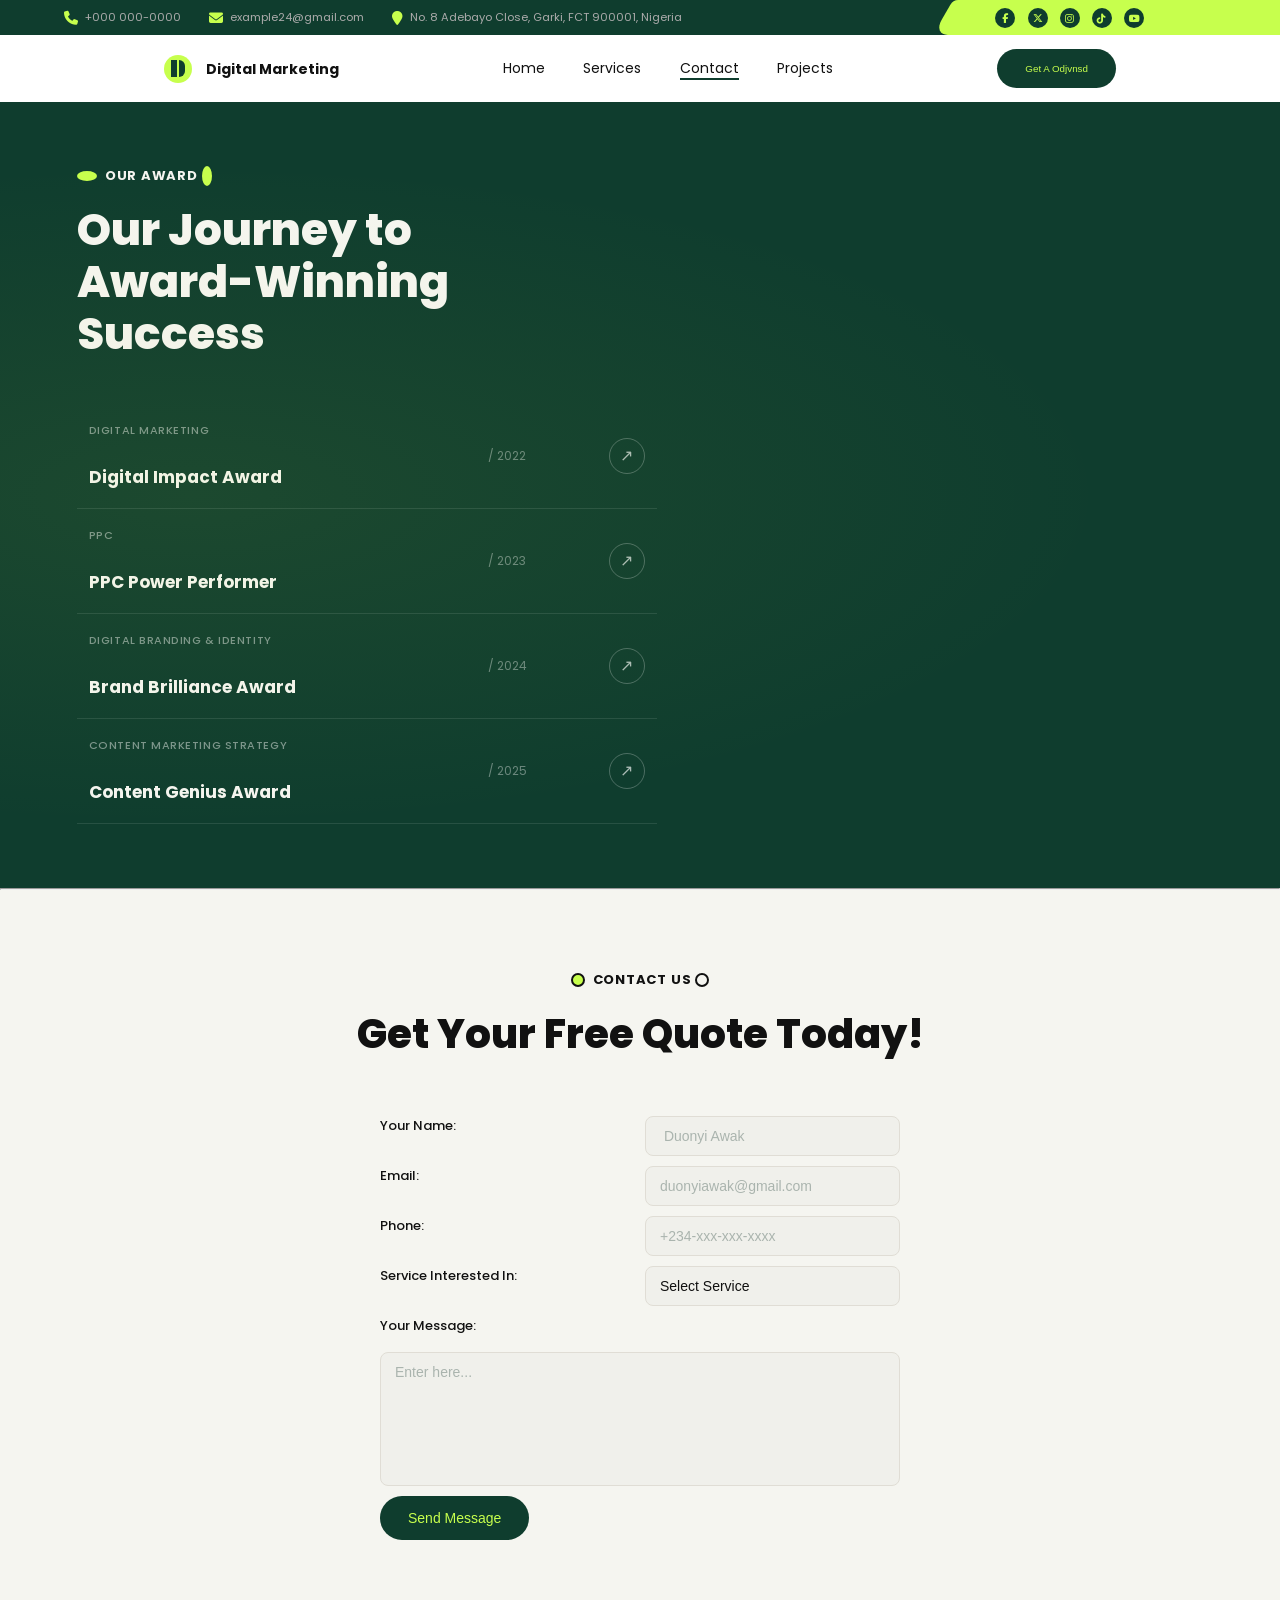
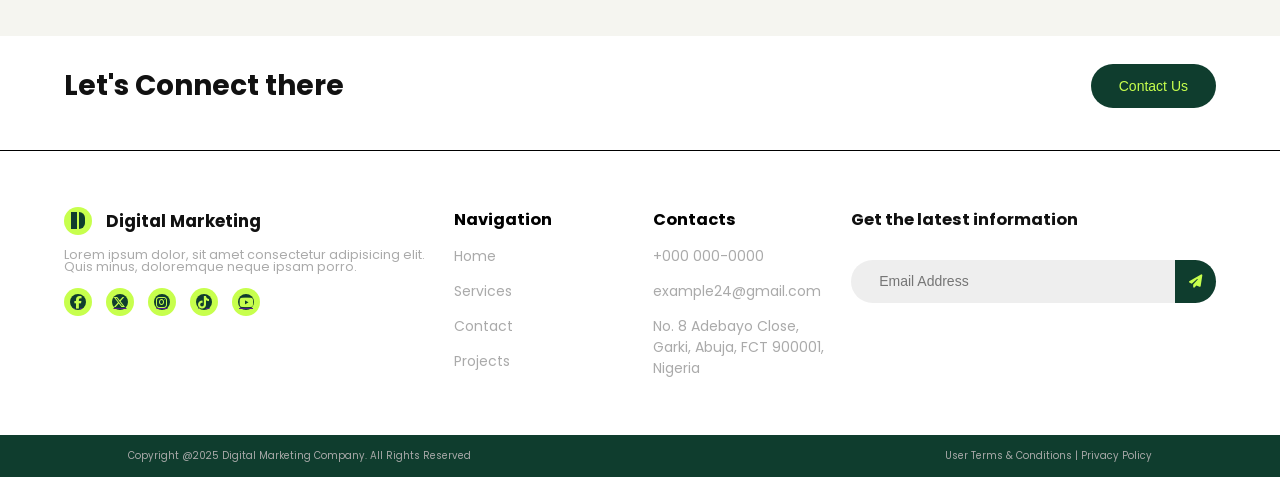
==== commit c6ff1e3a: "Fix: fixed header and footer design across all html files and made navigaton responsive." ====
--- a/contact.html
+++ b/contact.html
@@ -1,65 +1,80 @@
 <!DOCTYPE html>
 <html lang="en">
+
 <head>
   <meta charset="UTF-8" />
-  <meta name="viewport" content="width=device-width, initial-scale=1.0"/>
+  <meta name="viewport" content="width=device-width, initial-scale=1.0" />
   <title>Award-Winning Agency</title>
   <link rel="stylesheet" href="global.css" />
   <link rel="stylesheet" href="contact.css" />
-  
-
-    <link
-      rel="stylesheet"
-      href="https://cdnjs.cloudflare.com/ajax/libs/font-awesome/6.5.1/css/all.min.css"
-    />
-    <link
-      rel="stylesheet"
-      href="https://cdnjs.cloudflare.com/ajax/libs/font-awesome/6.5.1/css/all.min.css"
-    />
-    <link
-      href="https://fonts.googleapis.com/css2?family=Poppins:wght@100;200;300;400;500;600;700;800;900&display=swap"
-      rel="stylesheet"
-    />
+
+  <link rel="shortcut icon" href="./assets/Untitled25_20260316201052.png" type="image/x-icon">
+
+
+  <link rel="stylesheet" href="https://cdnjs.cloudflare.com/ajax/libs/font-awesome/6.5.1/css/all.min.css" />
+  <link rel="stylesheet" href="https://cdnjs.cloudflare.com/ajax/libs/font-awesome/6.5.1/css/all.min.css" />
+  <link href="https://fonts.googleapis.com/css2?family=Poppins:wght@100;200;300;400;500;600;700;800;900&display=swap"
+    rel="stylesheet" />
 </head>
+
 <body>
   <header>
-      <div class="header-top">
-        <div class="header-top-left">
-          <div class="info">
-            <i class="fa-solid fa-phone"></i>
-            <p>+000 000-0000</p>
-          </div>
-          <div class="info">
-            <i class="fa-solid fa-envelope"></i>
-            <p>example24@gmail.com</p>
-          </div>
-          <div class="info">
-            <i class="fa-solid fa-location-pin"></i>
-            <p>No. 8 Adebayo Close, Garki, FCT 900001, Nigeria</p>
-          </div>
-        </div>
-        <div class="header-top-right">
-          <i class="fa-brands fa-facebook-f"></i>
-          <i class="fa-brands fa-x-twitter"></i>
-          <i class="fa-brands fa-instagram"></i>
-          <i class="fa-brands fa-tiktok"></i>
-          <i class="fa-brands fa-youtube"></i>
-        </div>
-      </div>
-      <div class="header-bottom">
-        <div class="logo-wrapper">
-          <div class="logo"></div>
-          <h3>Digital Marketing</h3>
-        </div>
+    <div class="header-top">
+      <div class="header-top-left">
+        <div class="info">
+          <i class="fa-solid fa-phone"></i>
+          <p>+000 000-0000</p>
+        </div>
+        <div class="info">
+          <i class="fa-solid fa-envelope"></i>
+          <p>example24@gmail.com</p>
+        </div>
+        <div class="info">
+          <i class="fa-solid fa-location-pin"></i>
+          <p>No. 8 Adebayo Close, Garki, FCT 900001, Nigeria</p>
+        </div>
+      </div>
+      <div class="header-top-right">
+        <i class="fa-brands fa-facebook-f"></i>
+        <i class="fa-brands fa-x-twitter"></i>
+        <i class="fa-brands fa-instagram"></i>
+        <i class="fa-brands fa-tiktok"></i>
+        <i class="fa-brands fa-youtube"></i>
+      </div>
+    </div>
+    <div class="header-bottom">
+      <div class="logo-wrapper">
+        <div class="logo"></div>
+        <h3>Digital Marketing</h3>
+      </div>
+      <ul>
+        <li><a class="nav-link" href="./">Home</a></li>
+        <li><a class="nav-link" href="./services.html">Services</a></li>
+        <li><a class="nav-link" href="./contact.html">Contact</a></li>
+        <li><a class="nav-link" href="./projects.html">Projects</a></li>
+      </ul>
+
+      <div class="header-bottom-right">
+        <button class="header-button">Get A Odjvnsd</button>
+  
+        <div class="menu-btn" id="menuBtn" onclick="onclickMenu(this)">
+          <span></span>
+          <span></span>
+          <span></span>
+        </div>
+      </div>
+    </div>
+    <div class="header-mobile-nav-wrapper">
+      <div class="header-mobile-nav" id="mobile-nav">
         <ul>
-          <li><a class="nav-link" href="./index.html">Home</a></li>
-          <li><a class="nav-link" href="./services.html">Services</a></li>
-          <li><a class="nav-link" href="./contact.html">Contact</a></li>
-          <li><a class="nav-link" href="./projects.html">Projects</a></li>
+          <li><a class="nav-link mobile" href="./">Home</a></li>
+          <li><a class="nav-link mobile" href="./services.html">Services</a></li>
+          <li><a class="nav-link mobile" href="./contact.html">Contact</a></li>
+          <li><a class="nav-link mobile" href="./projects.html">Projects</a></li>
         </ul>
-        <button class="header-button">Get A Odjvnsd</button>
-      </div>
-    </header>
+      </div>
+    </div>
+  </header>
 
   <!-- AWARDS SECTION -->
   <section>
@@ -68,29 +83,29 @@
 
     <table border="1">
       <tr>
-        <td><small>Digital Marketing</small><br/><strong>Digital Impact Award</strong></td>
+        <td><small>Digital Marketing</small><br /><strong>Digital Impact Award</strong></td>
         <td>/ 2022</td>
         <td><a href="#">&#8599;</a></td>
       </tr>
       <tr>
-        <td><small>PPC</small><br/><strong>PPC Power Performer</strong></td>
+        <td><small>PPC</small><br /><strong>PPC Power Performer</strong></td>
         <td>/ 2023</td>
         <td><a href="#">&#8599;</a></td>
       </tr>
       <tr>
-        <td><small>Digital Branding &amp; Identity</small><br/><strong>Brand Brilliance Award</strong></td>
+        <td><small>Digital Branding &amp; Identity</small><br /><strong>Brand Brilliance Award</strong></td>
         <td>/ 2024</td>
         <td><a href="#">&#8599;</a></td>
       </tr>
       <tr>
-        <td><small>Content Marketing Strategy</small><br/><strong>Content Genius Award</strong></td>
+        <td><small>Content Marketing Strategy</small><br /><strong>Content Genius Award</strong></td>
         <td>/ 2025</td>
         <td><a href="#">&#8599;</a></td>
       </tr>
     </table>
   </section>
 
-  <hr/>
+  <hr />
 
   <!-- CONTACT SECTION -->
   <section>
@@ -115,7 +130,7 @@
         <option value="ppc">PPC</option>
         <option value="branding">Digital Branding &amp; Identity</option>
         <option value="content">Content Marketing Strategy</option>
-      </select><br/><br/>
+      </select><br /><br />
 
       <label for="message">Your Message:</label>
       <textarea id="message" name="message" rows="5" cols="40" placeholder="Enter here..." required></textarea>
@@ -125,67 +140,71 @@
     </form>
   </section>
   <footer>
-      <div class="footer-header">
-        <h1>Let's Connect there</h1>
+    <div class="footer-header">
+      <h1>Let's Connect there</h1>
+      <a href="./contact.html">
         <button>Contact Us</button>
-      </div>
-      <div class="footer-wrapper">
-        <div class="footer-about">
-          <div class="logo-wrapper">
-            <div class="logo"></div>
-            <h3>Digital Marketing</h3>
-          </div>
-          <p>
-            Lorem ipsum dolor, sit amet consectetur adipisicing elit. Quis
-            minus, doloremque neque ipsam porro.
-          </p>
-          <div class="footer-social">
-            <a href=""> <i class="fa-brands fa-facebook-f"></i> </a
-            ><a href=""> <i class="fa-brands fa-x-twitter"></i> </a
-            ><a href=""> <i class="fa-brands fa-instagram"></i> </a
-            ><a href=""> <i class="fa-brands fa-tiktok"></i> </a
-            ><a href=""> <i class="fa-brands fa-youtube"></i> </a>
-          </div>
-        </div>
-        <div class="footer-links footer-list">
-          <ul>
-            <li><h3>Navigation</h3></li>
-            <li><a href="./index.html">Home</a></li>
-            <li><a href="./services.html">Services</a></li>
-            <li><a href="./contact.html">Contact</a></li>
-            <li><a href="./projects.html">Projects</a></li>
-          </ul>
-        </div>
-        <div class="footer-contacts footer-list">
-          <ul>
-            <li><h3>Contacts</h3></li>
-            <li>+000 000-0000</li>
-            <li>example24@gmail.com</li>
-            <li>No. 8 Adebayo Close, Garki, Abuja, FCT 900001, Nigeria</li>
-          </ul>
-        </div>
-        <div class="footer-form">
-          <h3>Get the latest information</h3>
-          <form>
-            <input type="email" name="" id="" placeholder="Email Address" />
-            <button type="submit">
-              <i class="fa-solid fa-paper-plane floating"></i>
-            </button>
-          </form>
-        </div>
-      </div>
-      <div class="footer-bottom">
-        <div class="footer-bottom-left">
-          <p>Copyright @2025 Digital Marketing Company. All Rights Reserved</p>
-        </div>
-        <div class="footer-bottom-right">
-          <p>User Terms & Conditions | Privacy Policy</p>
-        </div>
-      </div>
-    </footer>
+      </a>
+    </div>
+    <div class="footer-wrapper">
+      <div class="footer-about">
+        <div class="logo-wrapper">
+          <div class="logo"></div>
+          <h3>Digital Marketing</h3>
+        </div>
+        <p>
+          Lorem ipsum dolor, sit amet consectetur adipisicing elit. Quis
+          minus, doloremque neque ipsam porro.
+        </p>
+        <div class="footer-social">
+          <a href=""> <i class="fa-brands fa-facebook-f"></i> </a><a href=""> <i class="fa-brands fa-x-twitter"></i>
+          </a><a href=""> <i class="fa-brands fa-instagram"></i> </a><a href=""> <i class="fa-brands fa-tiktok"></i>
+          </a><a href=""> <i class="fa-brands fa-youtube"></i> </a>
+        </div>
+      </div>
+      <div class="footer-links footer-list">
+        <ul>
+          <li>
+            <h3>Navigation</h3>
+          </li>
+          <li><a href="./">Home</a></li>
+          <li><a href="./services.html">Services</a></li>
+          <li><a href="./contact.html">Contact</a></li>
+          <li><a href="./projects.html">Projects</a></li>
+        </ul>
+      </div>
+      <div class="footer-contacts footer-list">
+        <ul>
+          <li>
+            <h3>Contacts</h3>
+          </li>
+          <li>+000 000-0000</li>
+          <li>example24@gmail.com</li>
+          <li>No. 8 Adebayo Close, Garki, Abuja, FCT 900001, Nigeria</li>
+        </ul>
+      </div>
+      <div class="footer-form">
+        <h3>Get the latest information</h3>
+        <form>
+          <input type="email" name="" id="" placeholder="Email Address" />
+          <button type="submit">
+            <i class="fa-solid fa-paper-plane floating"></i>
+          </button>
+        </form>
+      </div>
+    </div>
+    <div class="footer-bottom">
+      <div class="footer-bottom-left">
+        <p>Copyright @2025 Digital Marketing Company. All Rights Reserved</p>
+      </div>
+      <div class="footer-bottom-right">
+        <p>User Terms & Conditions | Privacy Policy</p>
+      </div>
+    </div>
+  </footer>
 
   <script src="index.js"></script>
 
 </body>
-</html>
-
+
+</html>
--- a/global.css
+++ b/global.css
@@ -1,14 +1,17 @@
 :root {
     --dark-green: #0f3d2e;
     --secondary-green: #1f5c45;
-    --light-green: #a3f72b;
+    --light-green: #c7ff4d;
     --accent-color: #c7ff4d;
     --text-body: #9ca3af;
     --text-dark: #111;
-    --text-muted: #555;
     --bg: #f5f5f5;
     --card-radius: 16px;
     --ticker-speed: 18s;
+    --white: #f5f5f0;
+    --gray-light: #f0f0eb;
+    --gray-border: #e0ddd5;
+    --text-muted: #6b7c72;
 }
 
 html {
@@ -212,6 +215,7 @@
     width: 100%;
     height: auto;
     display: flex;
+    z-index: 2;
 }
 
 .header-top-left {
@@ -276,12 +280,13 @@
 }
 
 .header-bottom {
-    display: flex;
-    justify-content: space-evenly;
-    align-items: center;
-    padding: 1rem 0;
+    z-index: 2;
+    display: flex;
+    justify-content: space-between;
+    align-items: center;
+    padding: 1rem 5%;
     background-color: white;
-    width: 100%;
+    width: 90%;
 }
 
 .header-bottom h3 {
@@ -290,7 +295,7 @@
 }
 
 .header-bottom ul {
-    display: flex;
+    display: none;
     list-style-type: none;
     gap: 0.5rem;
     align-items: center;
@@ -308,6 +313,11 @@
 
 .header-bottom ul li:hover {
     color: var(--light-green);
+}
+
+.header-bottom-right {
+    display: flex;
+    gap: 2rem;
 }
 
 .header-button {
@@ -330,8 +340,95 @@
 .header-button:hover {
     color: var(--dark-green);
     background-color: var(--accent-color);
-    box-shadow: 1px 1px 5px black;
-    transform: translateY(-0.3rem);
+    box-shadow: 1px 1px 5px var(--text-body);
+    transform: translateY(-0.2rem);
+}
+
+.header-bottom .menu-btn {
+    width: 2rem;
+    aspect-ratio: 1 / 1;
+    display: flex;
+    flex-direction: column;
+    justify-content: center;
+    gap: 6px;
+    cursor: pointer;
+}
+
+.header-bottom .menu-btn span {
+    height: 3px;
+    width: 100%;
+    background: rgb(0, 0, 0);
+    border-radius: 2px;
+    transition: all 0.3s ease;
+}
+
+.header-bottom .menu-btn span {
+    transform-origin: center;
+}
+
+.header-bottom .menu-btn.active span:nth-child(1) {
+    transform: translateY(9px) rotate(45deg);
+}
+
+.header-bottom .menu-btn.active span:nth-child(2) {
+    opacity: 0;
+}
+
+.header-bottom .menu-btn.active span:nth-child(3) {
+    transform: translateY(-9px) rotate(-45deg);
+}
+
+.header-mobile-nav-wrapper {
+    position: relative;
+}
+
+.header-mobile-nav {
+    border-top: 1px solid var(--dark-green);
+    width: 90%;
+    padding: 1rem 5%;
+    background-color: white;
+    position: absolute;
+    top: 0;
+    left: 0;
+    transition: all 0.25s ease;
+    transform: translateY(-100%);
+}
+
+.header-mobile-nav.active {
+    transform: translateY(0);
+}
+
+.header-mobile-nav ul {
+    list-style-type: none;
+    display: flex;
+    flex-direction: column;
+    gap: 1rem;
+}
+
+.header-mobile-nav ul li {
+    width: 100%;
+    display: flex;
+}
+
+.header-mobile-nav ul li a {
+    width: 100%;
+    padding: 0.5rem 0;
+    display: flex;
+    justify-content: center;
+    text-decoration: none;
+    color: var(--dark-green);
+    border-radius: 30px;
+    transition: background 0.2s ease;
+}
+
+.header-mobile-nav ul li a:hover {
+    background-color: rgb(231, 231, 231);
+}
+
+.mobile.active {
+    border: none;
+    background-color: rgb(231, 231, 231);
+
 }
 
 @media (max-width: 520px) {
@@ -355,6 +452,25 @@
     }
 }
 
+@media (min-width: 640px) {
+    .header-bottom .menu-btn {
+        display: none;
+    }
+
+    .header-mobile-nav {
+        transform: translateY(-100%) !important;
+    }
+
+    .header-bottom ul {
+        gap: 2rem;
+        display: flex;
+    }
+
+    .header-bottom ul li {
+        font-size: 1rem;
+    }
+}
+
 @media (min-width: 890px) {
     .logo {
         height: 2rem;
@@ -405,10 +521,12 @@
     .header-bottom {
         justify-content: space-evenly;
         padding: 1rem 0;
+        width: 100%;
     }
 
     .header-bottom ul {
         gap: 3vw;
+        display: flex;
     }
 
     .header-bottom ul li {
@@ -417,11 +535,6 @@
 
     .header-button {
         padding: 1rem 2rem;
-        font-size: 1rem;
-    }
-
-    .header-button:hover {
-        transform: translateY(-0.5rem);
     }
 }
 
@@ -450,6 +563,10 @@
     padding: 0 5% 1rem 5%;
 }
 
+.footer-header a {
+    text-decoration: none;
+}
+
 .footer-header button {
     padding: 0.8rem 1rem;
     display: flex;
@@ -466,8 +583,8 @@
 .footer-header button:hover {
     color: var(--dark-green);
     background-color: var(--light-green);
-    box-shadow: 1px 1px 5px black;
-    transform: translateY(-0.3rem);
+    box-shadow: 1px 1px 5px var(--text-body);
+    transform: translateY(-0.2rem);
 }
 
 .footer-wrapper {
@@ -571,7 +688,7 @@
     background-color: var(--dark-green);
     color: var(--light-green);
     border: none;
-    transition: color 0.2s ease,background-color 0.2s ease;
+    transition: color 0.2s ease, background-color 0.2s ease;
 
 }
 
@@ -626,9 +743,6 @@
         font-size: 1rem;
     }
 
-    .footer-header button:hover {
-        transform: translateY(-0.5rem);
-    }
     .footer-header {
         padding: 0 5% 3rem 5%;
     }
--- a/contact.css
+++ b/contact.css
@@ -1,47 +1,34 @@
-@import url('https://fonts.googleapis.com/css2?family=Playfair+Display:wght@700;800&family=DM+Sans:wght@300;400;500;600&display=swap');
-
-
-
-:root {
-  --green-dark:   #1b3a2a;
-  --green-mid:    #2a5a3c;
-  --green-accent: #c8e63c;
-  --white:        #f5f5f0;
-  --gray-light:   #f0f0eb;
-  --gray-border:  #e0ddd5;
-  --text-dark:    #1a1a18;
-  --text-muted:   #6b7c72;
-}
-
+* {
+  margin: 0;
+  padding: 0;
+}
 
 body {
-  font-family: 'DM Sans', sans-serif;
   background: var(--white);
   color: var(--text-dark);
-  /* width: 100%; */
   margin: 0;
 }
 
 /* ── AWARDS SECTION ── */
-body > section:first-of-type {
-  background: var(--green-dark);
+body>section:first-of-type {
+  background: var(--dark-green);
   padding: 64px 6%;
   position: relative;
   overflow: hidden;
 }
 
- body > section:first-of-type::before {
+body>section:first-of-type::before {
   content: '';
   position: absolute;
   inset: 0;
-  background: radial-gradient(ellipse at 15% 50%, rgba(200,230,60,0.07) 0%, transparent 60%);
+  background: radial-gradient(ellipse at 15% 50%, rgba(200, 230, 60, 0.07) 0%, transparent 60%);
   pointer-events: none;
 }
 
 
 
 /* "Our Award" tag */
-body > section:first-of-type > p {
+body>section:first-of-type>p {
   display: inline-flex;
   align-items: center;
   gap: 8px;
@@ -54,29 +41,28 @@
 }
 
 
-body > section:first-of-type > p::before{
+body>section:first-of-type>p::before {
   display: inline-block;
-  content:'';  
+  content: '';
   width: 20px;
   height: 10px;
   border-radius: 50%;
-  background: var(--green-accent);
-}
-
-
-body > section:first-of-type > p::after {
+  background: var(--accent-color);
+}
+
+
+body>section:first-of-type>p::after {
   content: '';
   display: inline-block;
   width: 10px;
   height: 20px;
   border-radius: 50%;
-  background: var(--green-accent);
+  background: var(--accent-color);
   margin-left: -4px;
 }
 
 /* Heading */
-body > section:first-of-type > h1 {
-  font-family: 'Playfair Display', serif;
+body>section:first-of-type>h1 {
   font-size: clamp(28px, 3.5vw, 44px);
   font-weight: 800;
   color: var(--white);
@@ -86,29 +72,29 @@
 }
 
 /* Awards table */
-body > section:first-of-type table {
+body>section:first-of-type table {
   border-collapse: collapse;
   width: 100%;
   max-width: 580px;
   border: none;
 }
 
-body > section:first-of-type table tr {
+body>section:first-of-type table tr {
   border-bottom: 1px solid rgba(255, 255, 255, 0.1);
 }
 
-body > section:first-of-type table tr:hover {
+body>section:first-of-type table tr:hover {
   background: rgba(255, 255, 255, 0.04);
 }
 
-body > section:first-of-type table td {
+body>section:first-of-type table td {
   border: none;
   padding: 18px 12px;
   vertical-align: middle;
 }
 
 /* Category label (small) */
-body > section:first-of-type table small {
+body>section:first-of-type table small {
   display: block;
   font-size: 11px;
   font-weight: 500;
@@ -119,15 +105,14 @@
 }
 
 /* Award name (strong) */
-body > section:first-of-type table strong {
-  font-family: 'Playfair Display', serif;
+body>section:first-of-type table strong {
   font-size: 17px;
   font-weight: 700;
   color: var(--white);
 }
 
 /* Year cell */
-body > section:first-of-type table td:nth-child(2) {
+body>section:first-of-type table td:nth-child(2) {
   font-size: 12px;
   color: rgba(255, 255, 255, 0.38);
   white-space: nowrap;
@@ -135,12 +120,12 @@
 }
 
 /* Arrow link cell */
-body > section:first-of-type table td:last-child {
+body>section:first-of-type table td:last-child {
   text-align: right;
   width: 50px;
 }
 
-body > section:first-of-type table a {
+body>section:first-of-type table a {
   display: inline-flex;
   align-items: center;
   justify-content: center;
@@ -154,20 +139,20 @@
   transition: background 0.2s, border-color 0.2s, color 0.2s;
 }
 
-body > section:first-of-type table a:hover {
-  background: var(--green-accent);
-  border-color: var(--green-accent);
-  color: var(--green-dark);
+body>section:first-of-type table a:hover {
+  background: var(--accent-color);
+  border-color: var(--accent-color);
+  color: var(--dark-green);
 }
 
 /* ── CONTACT SECTION ── */
-body > section:last-of-type {
+body>section:last-of-type {
   background: var(--white);
   padding: 80px 6% 96px;
 }
 
 /* "Contact Us" tag */
-body > section:last-of-type > p {
+body>section:last-of-type>p {
   display: flex;
   align-items: center;
   justify-content: center;
@@ -180,17 +165,17 @@
   margin-bottom: 14px;
 }
 
-body > section:last-of-type > p::before {
+body>section:last-of-type>p::before {
   content: '';
   display: inline-block;
   width: 10px;
   height: 10px;
   border-radius: 50%;
-  background: var(--green-accent);
+  background: var(--accent-color);
   border: 2px solid var(--text-dark);
 }
 
-body > section:last-of-type > p::after {
+body>section:last-of-type>p::after {
   content: '';
   display: inline-block;
   width: 10px;
@@ -201,8 +186,7 @@
 }
 
 /* Heading */
-body > section:last-of-type > h2 {
-  font-family: 'Playfair Display', serif;
+body>section:last-of-type>h2 {
   font-size: clamp(26px, 3.5vw, 40px);
   font-weight: 800;
   color: var(--text-dark);
@@ -211,7 +195,7 @@
 }
 
 /* Form layout */
-body > section:last-of-type form {
+body>section:last-of-type form {
   display: grid;
   grid-template-columns: 1fr 1fr;
   gap: 10px;
@@ -219,12 +203,12 @@
   margin: 0 auto;
 }
 
-body > section:last-of-type form br {
+body>section:last-of-type form br {
   display: none;
 }
 
 /* Labels */
-body > section:last-of-type form label {
+body>section:last-of-type form label {
   display: block;
   font-size: 13px;
   font-weight: 500;
@@ -233,12 +217,12 @@
 }
 
 /* Inputs, select, textarea */
-body > section:last-of-type form input[type="text"],
-body > section:last-of-type form input[type="email"],
-body > section:last-of-type form input[type="tel"],
-body > section:last-of-type form select,
-body > section:last-of-type form textarea {
-  width: 100%;
+body>section:last-of-type form input[type="text"],
+body>section:last-of-type form input[type="email"],
+body>section:last-of-type form input[type="tel"],
+body>section:last-of-type form select,
+body>section:last-of-type form textarea {
+  width: calc(100% -28px);
   padding: 11px 14px;
   border: 1.5px solid var(--gray-border);
   border-radius: 8px;
@@ -252,69 +236,77 @@
   -webkit-appearance: none;
 }
 
-body > section:last-of-type form input::placeholder,
-body > section:last-of-type form textarea::placeholder {
+body>section:last-of-type form input::placeholder,
+body>section:last-of-type form textarea::placeholder {
   color: #aab4ae;
 }
 
-body > section:last-of-type form input:focus,
-body > section:last-of-type form select:focus,
-body > section:last-of-type form textarea:focus {
+body>section:last-of-type form input:focus,
+body>section:last-of-type form select:focus,
+body>section:last-of-type form textarea:focus {
   border-color: var(--green-mid);
   background: #fff;
 }
 
 /* Textarea full width */
-body > section:last-of-type form textarea {
+body>section:last-of-type form textarea {
   grid-column: 1 / -1;
   resize: none;
   height: 110px;
 }
 
 /* Labels that should span full width */
-body > section:last-of-type form label[for="message"] {
+body>section:last-of-type form label[for="message"] {
   grid-column: 1 / -1;
 }
 
 /* Submit button */
-body > section:last-of-type form input[type="submit"] {
+body>section:last-of-type form input[type="submit"] {
   grid-column: 1 / -1;
   justify-self: start;
-  background: var(--green-dark);
-  color: var(--white);
+  background: var(--dark-green);
+  color: var(--accent-color);
   border: none;
-  border-radius: 8px;
-  padding: 13px 28px;
-  font-family: 'DM Sans', sans-serif;
-  font-size: 14px;
-  font-weight: 600;
+  border-radius: 35px;
+  padding: 0.8rem 1rem;
+  font-size: 0.7rem;
   cursor: pointer;
-  transition: background 0.2s, transform 0.15s;
+  transition: background 0.2s, transform 0.15s, box-shadow 0.2s ease, color 0.2s ease;
   width: auto;
 }
 
-body > section:last-of-type form input[type="submit"]:hover {
-  background: var(--green-mid);
+body>section:last-of-type form input[type="submit"]:hover {
+  background: var(--accent-color);
+  color: var(--dark-green);
+  box-shadow: 1px 1px 5px var(--text-body);
   transform: translateY(-2px);
 }
 
 /* ── RESPONSIVE ── */
 @media (max-width: 600px) {
-  body > section:first-of-type,
-  body > section:last-of-type {
+
+  body>section:first-of-type,
+  body>section:last-of-type {
     padding: 48px 5%;
   }
 
-  body > section:last-of-type form {
+  body>section:last-of-type form {
     grid-template-columns: 1fr;
   }
 
-  body > section:last-of-type form label[for="message"] {
+  body>section:last-of-type form label[for="message"] {
     grid-column: 1;
   }
 
-  body > section:last-of-type form textarea,
-  body > section:last-of-type form input[type="submit"] {
+  body>section:last-of-type form textarea,
+  body>section:last-of-type form input[type="submit"] {
     grid-column: 1;
   }
 }
+
+@media (min-width: 890px) {
+  body>section:last-of-type form input[type="submit"] {
+    padding: 1rem 2rem;
+    font-size: 1rem;
+  }
+}
